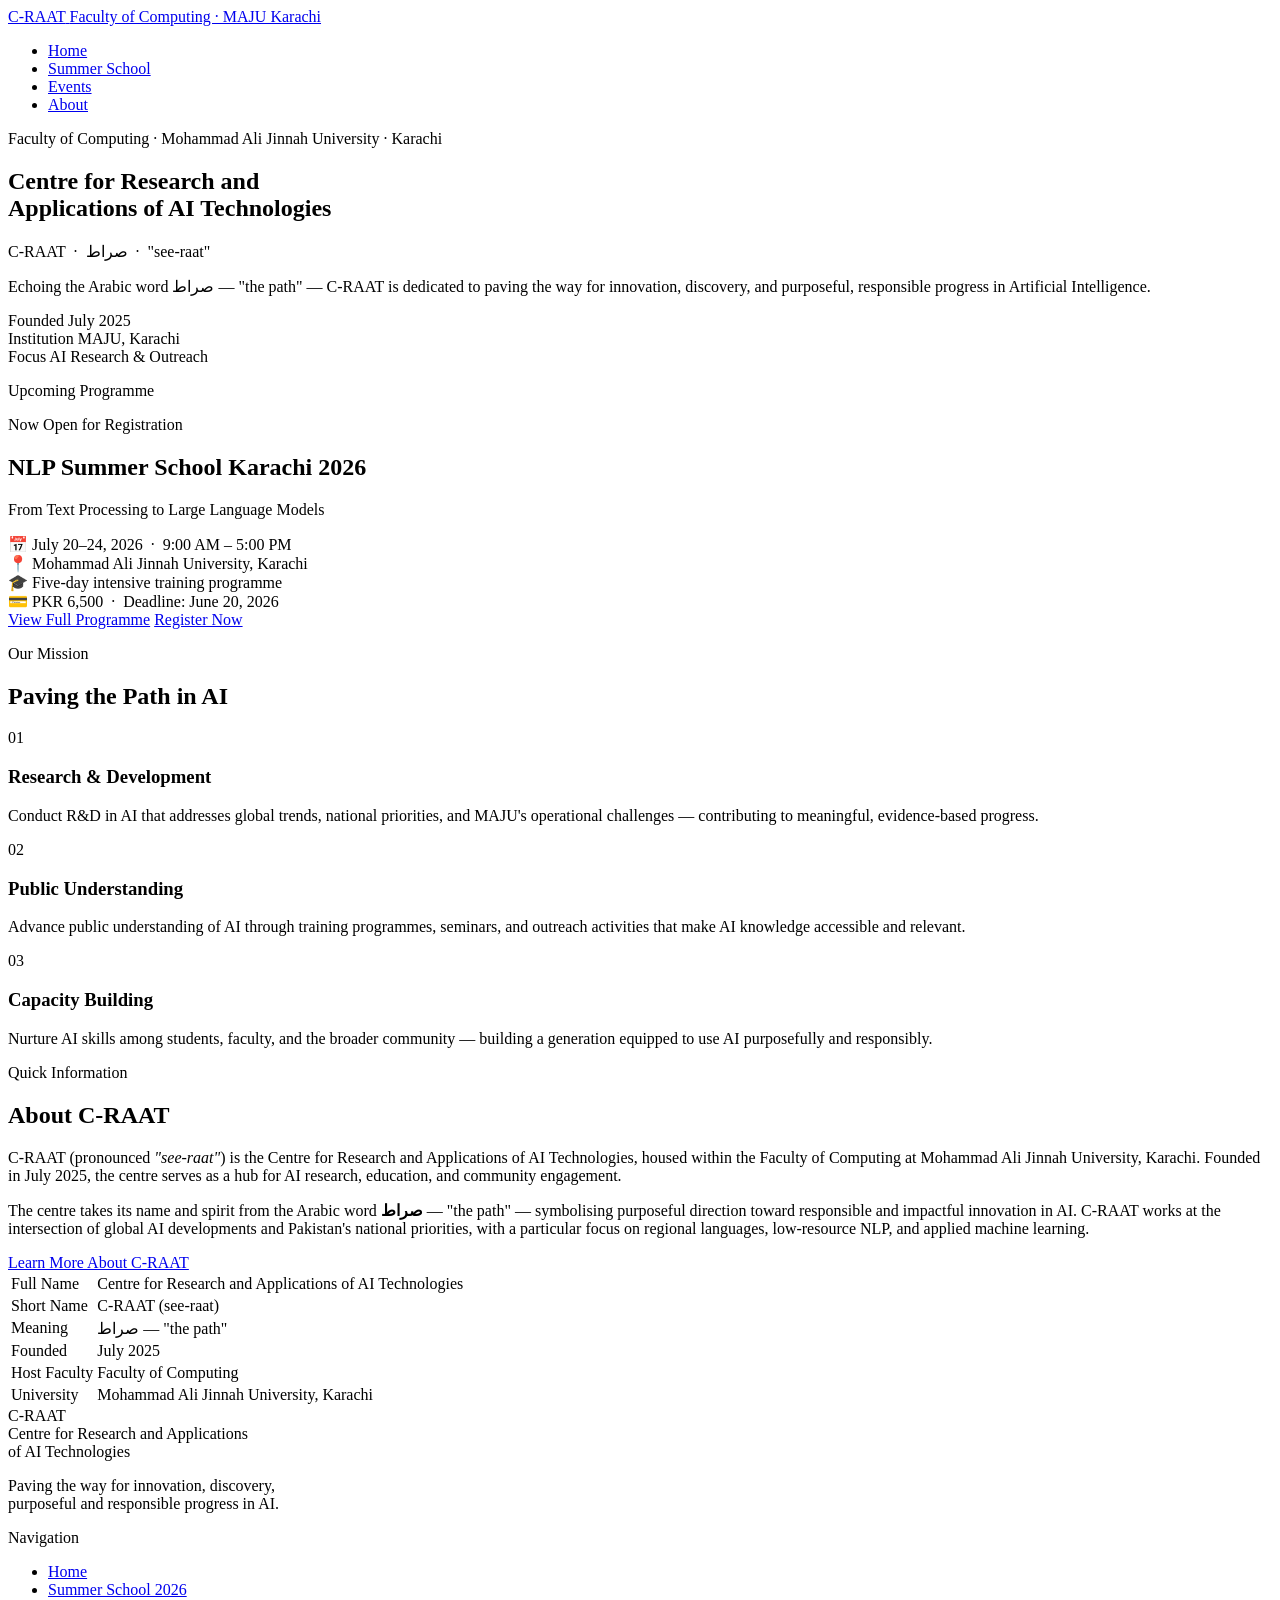
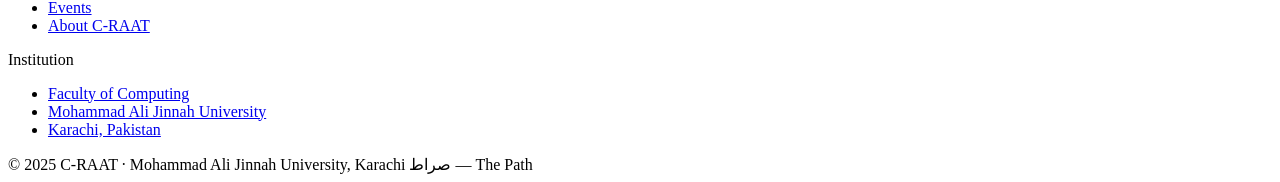
==== index.html @ ecf19e78 "Add files via upload website v0.4 is updated. Summer School page is almost complete. The registrati" ====
<!DOCTYPE html>
<html lang="en">
<head>
  <meta charset="UTF-8">
  <meta name="viewport" content="width=device-width, initial-scale=1.0">
  <title>C-RAAT — Centre for Research and Applications of AI Technologies</title>
  <meta name="description" content="C-RAAT is the Centre for Research and Applications of AI Technologies at the Faculty of Computing, Mohammad Ali Jinnah University, Karachi.">
  <link rel="stylesheet" href="style.css">
</head>
<body>

<!-- ── HEADER ─────────────────────────────── -->
<header class="site-header">
  <div class="nav-inner">
    <a href="index.html" class="site-logo">
      <span class="logo-abbr">C-RAAT</span>
      <span class="logo-sub">Faculty of Computing · MAJU Karachi</span>
    </a>
    <ul class="nav-links">
      <li><a href="index.html" class="active">Home</a></li>
      <li><a href="summer-school.html">Summer School</a></li>
      <li><a href="events.html">Events</a></li>
      <li><a href="about.html">About</a></li>
    </ul>
  </div>
</header>

<!-- ── HERO ───────────────────────────────── -->
<section class="page-hero" data-arabic="صراط">
  <div class="hero-inner">
    <p class="hero-eyebrow">Faculty of Computing · Mohammad Ali Jinnah University · Karachi</p>
    <h1 class="hero-title">Centre for Research and<br>Applications of AI Technologies</h1>
    <p class="hero-subtitle">C-RAAT &nbsp;·&nbsp; صراط &nbsp;·&nbsp; "see-raat"</p>
    <p class="hero-desc">
      Echoing the Arabic word صراط — "the path" — C-RAAT is dedicated to paving the way for innovation, discovery, and purposeful, responsible progress in Artificial Intelligence.
    </p>
    <div class="hero-badges">
      <div class="hero-badge">
        <span class="badge-label">Founded</span>
        <span class="badge-value">July 2025</span>
      </div>
      <div class="hero-badge">
        <span class="badge-label">Institution</span>
        <span class="badge-value">MAJU, Karachi</span>
      </div>
      <div class="hero-badge">
        <span class="badge-label">Focus</span>
        <span class="badge-value">AI Research &amp; Outreach</span>
      </div>
    </div>
  </div>
</section>

<!-- ── MAIN ────────────────────────────────── -->
<main class="main">

  <!-- Summer School Announcement -->
  <section class="section">
    <p class="section-eyebrow">Upcoming Programme</p>
    <div class="announcement">
      <span class="ann-badge">Now Open for Registration</span>
      <h2 class="ann-title">NLP Summer School Karachi 2026</h2>
      <p class="ann-subtitle">From Text Processing to Large Language Models</p>
      <div class="ann-details">
        <div class="ann-detail">
          <span class="ann-detail-icon">📅</span>
          <span>July 20–24, 2026 &nbsp;·&nbsp; 9:00 AM – 5:00 PM</span>
        </div>
        <div class="ann-detail">
          <span class="ann-detail-icon">📍</span>
          <span>Mohammad Ali Jinnah University, Karachi</span>
        </div>
        <div class="ann-detail">
          <span class="ann-detail-icon">🎓</span>
          <span>Five-day intensive training programme</span>
        </div>
        <div class="ann-detail">
          <span class="ann-detail-icon">💳</span>
          <span>PKR 6,500 &nbsp;·&nbsp; Deadline: June 20, 2026</span>
        </div>
      </div>
      <a href="summer-school.html" class="btn btn-gold">View Full Programme</a>
      <a href="summer-school.html#registration" class="btn btn-outline">Register Now</a>
    </div>
  </section>

  <!-- Mission -->
  <section class="section">
    <p class="section-eyebrow">Our Mission</p>
    <h2 class="section-title">Paving the Path in AI</h2>
    <div class="cards-grid">
      <div class="card">
        <div class="card-num">01</div>
        <h3 class="card-title">Research &amp; Development</h3>
        <p class="card-text">Conduct R&amp;D in AI that addresses global trends, national priorities, and MAJU's operational challenges — contributing to meaningful, evidence-based progress.</p>
      </div>
      <div class="card">
        <div class="card-num">02</div>
        <h3 class="card-title">Public Understanding</h3>
        <p class="card-text">Advance public understanding of AI through training programmes, seminars, and outreach activities that make AI knowledge accessible and relevant.</p>
      </div>
      <div class="card">
        <div class="card-num">03</div>
        <h3 class="card-title">Capacity Building</h3>
        <p class="card-text">Nurture AI skills among students, faculty, and the broader community — building a generation equipped to use AI purposefully and responsibly.</p>
      </div>
    </div>
  </section>

  <!-- Quick Info -->
  <section class="section">
    <p class="section-eyebrow">Quick Information</p>
    <h2 class="section-title">About C-RAAT</h2>
    <div class="two-col">
      <div class="prose">
        <p>
          C-RAAT (pronounced <em>"see-raat"</em>) is the Centre for Research and Applications of AI Technologies, housed within the Faculty of Computing at Mohammad Ali Jinnah University, Karachi. Founded in July 2025, the centre serves as a hub for AI research, education, and community engagement.
        </p>
        <p>
          The centre takes its name and spirit from the Arabic word <strong>صراط</strong> — "the path" — symbolising purposeful direction toward responsible and impactful innovation in AI. C-RAAT works at the intersection of global AI developments and Pakistan's national priorities, with a particular focus on regional languages, low-resource NLP, and applied machine learning.
        </p>
        <a href="about.html" class="btn btn-gold" style="margin-top:0.5rem;">Learn More About C-RAAT</a>
      </div>
      <div>
        <table class="info-table">
          <tr><td>Full Name</td><td>Centre for Research and Applications of AI Technologies</td></tr>
          <tr><td>Short Name</td><td>C-RAAT (see-raat)</td></tr>
          <tr><td>Meaning</td><td>صراط — "the path"</td></tr>
          <tr><td>Founded</td><td>July 2025</td></tr>
          <tr><td>Host Faculty</td><td>Faculty of Computing</td></tr>
          <tr><td>University</td><td>Mohammad Ali Jinnah University, Karachi</td></tr>
        </table>
      </div>
    </div>
  </section>

</main>

<!-- ── FOOTER ──────────────────────────────── -->
<footer class="site-footer">
  <div class="footer-inner">
    <div>
      <div class="footer-brand-name">C-RAAT</div>
      <div class="footer-brand-full">Centre for Research and Applications<br>of AI Technologies</div>
      <p class="footer-brand-tagline">Paving the way for innovation, discovery,<br>purposeful and responsible progress in AI.</p>
    </div>
    <div>
      <div class="footer-heading">Navigation</div>
      <ul class="footer-links">
        <li><a href="index.html">Home</a></li>
        <li><a href="summer-school.html">Summer School 2026</a></li>
        <li><a href="events.html">Events</a></li>
        <li><a href="about.html">About C-RAAT</a></li>
      </ul>
    </div>
    <div>
      <div class="footer-heading">Institution</div>
      <ul class="footer-links">
        <li><a href="#">Faculty of Computing</a></li>
        <li><a href="#">Mohammad Ali Jinnah University</a></li>
        <li><a href="#">Karachi, Pakistan</a></li>
      </ul>
    </div>
  </div>
  <div class="footer-bottom">
    <span>© 2025 C-RAAT · Mohammad Ali Jinnah University, Karachi</span>
    <span>صراط — The Path</span>
  </div>
</footer>

</body>
</html>
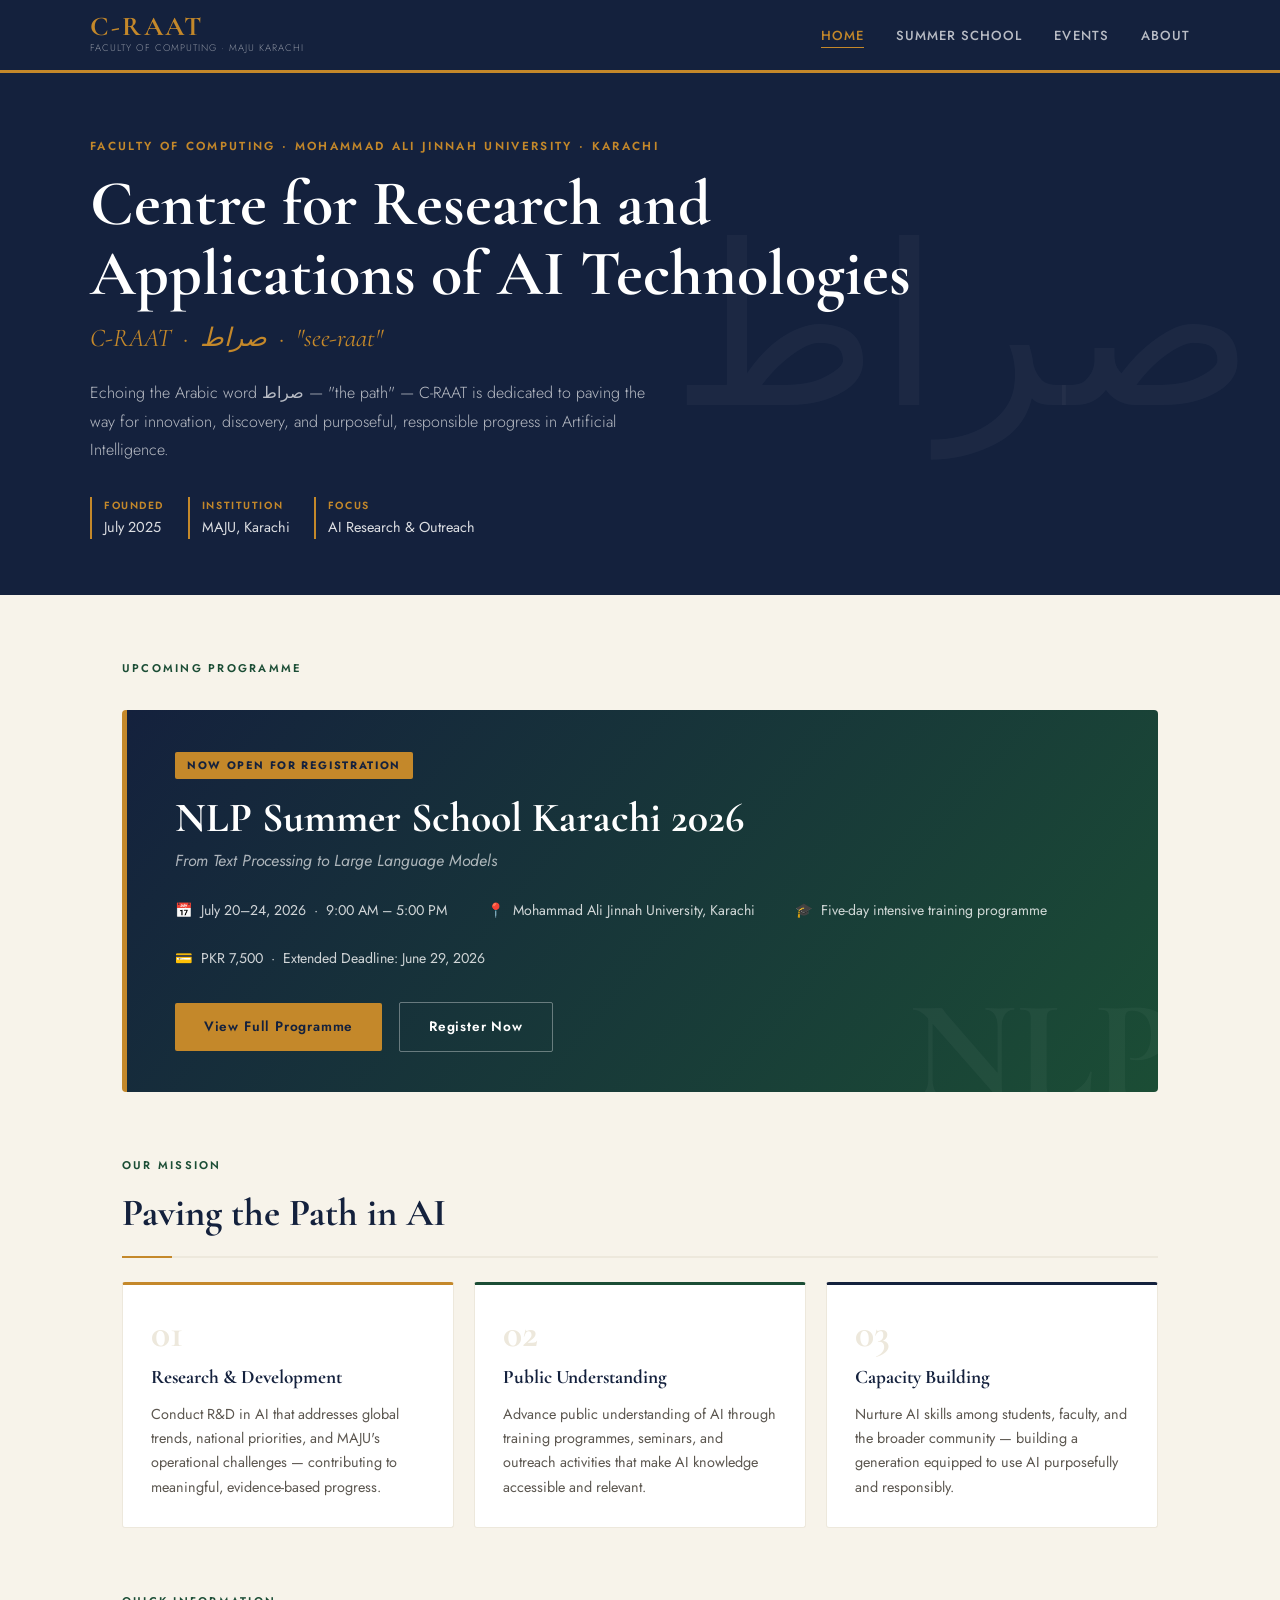
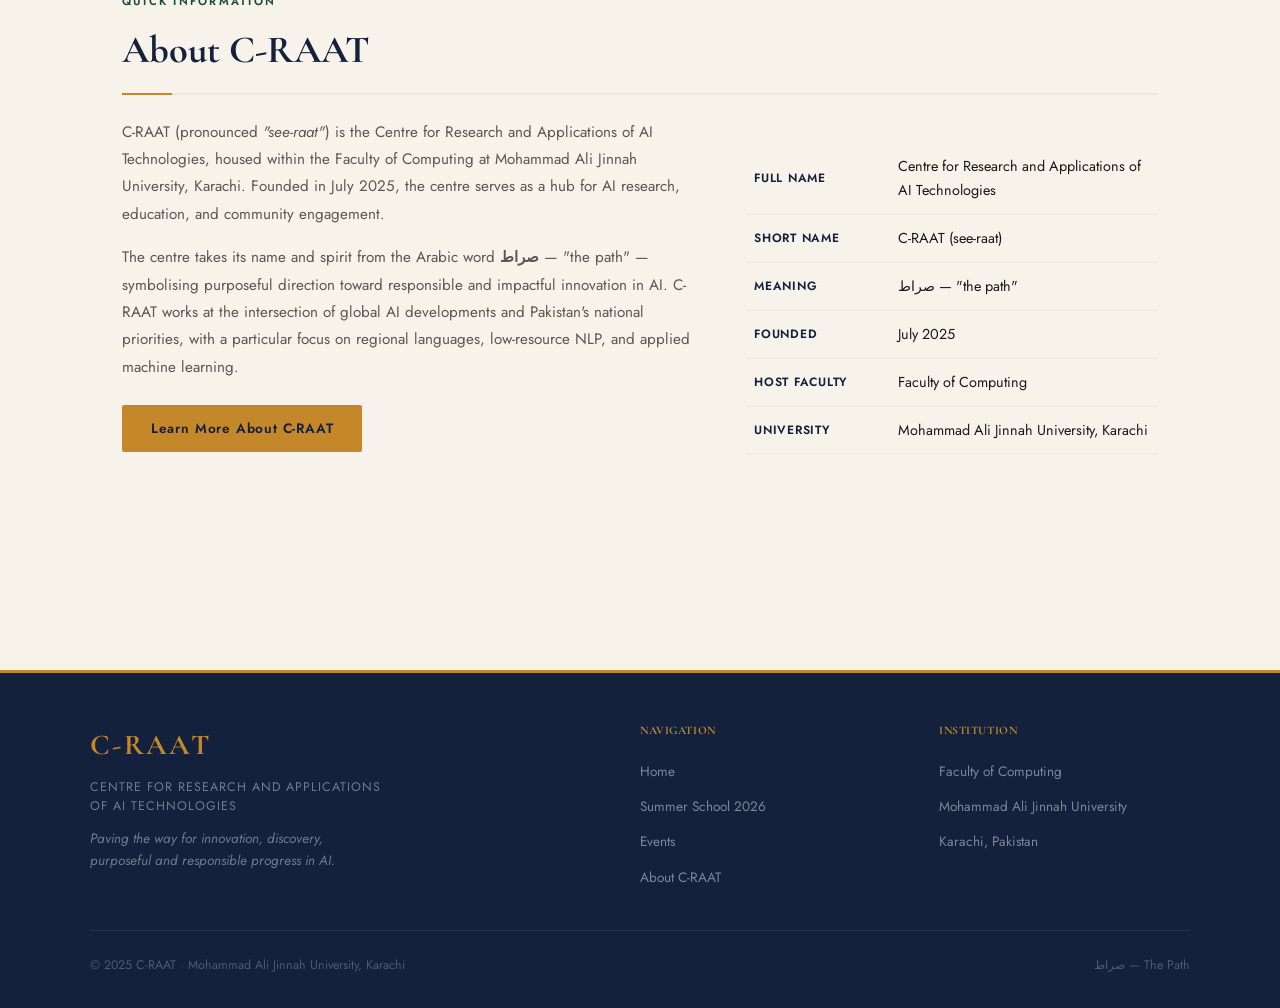
==== commit 84ad0fb9: "deadline changed 1) deadline is extended to 26th June 2) fees on the title page is corrected to 7,5" ====
--- a/index.html
+++ b/index.html
@@ -76,7 +76,7 @@
         </div>
         <div class="ann-detail">
           <span class="ann-detail-icon">💳</span>
-          <span>PKR 6,500 &nbsp;·&nbsp; Deadline: June 20, 2026</span>
+          <span>PKR 7,500 &nbsp;·&nbsp; Extended Deadline: June 29, 2026</span>
         </div>
       </div>
       <a href="summer-school.html" class="btn btn-gold">View Full Programme</a>
--- a/style.css
+++ b/style.css
@@ -0,0 +1,692 @@
+@import url('https://fonts.googleapis.com/css2?family=Cormorant+Garamond:ital,wght@0,400;0,600;0,700;1,400;1,600&family=Jost:wght@300;400;500;600&display=swap');
+
+:root {
+  --navy:        #14213D;
+  --navy-light:  #1E3356;
+  --gold:        #C4882A;
+  --gold-light:  #E0A84A;
+  --gold-pale:   #F5E8C8;
+  --forest:      #1B4D35;
+  --cream:       #F7F3EA;
+  --cream-dark:  #EDE8DC;
+  --white:       #FFFFFF;
+  --gray-400:    #9E998F;
+  --gray-600:    #6B6558;
+  --text:        #1C1916;
+  --text-muted:  #5C5750;
+}
+
+* { margin: 0; padding: 0; box-sizing: border-box; }
+html { scroll-behavior: smooth; }
+
+body {
+  font-family: 'Jost', sans-serif;
+  background: var(--cream);
+  color: var(--text);
+  font-size: 16px;
+  line-height: 1.7;
+}
+
+/* ── NAV ─────────────────────────────────── */
+.site-header {
+  background: var(--navy);
+  padding: 0 2rem;
+  position: sticky;
+  top: 0;
+  z-index: 100;
+  border-bottom: 3px solid var(--gold);
+}
+.nav-inner {
+  max-width: 1100px;
+  margin: 0 auto;
+  display: flex;
+  align-items: center;
+  justify-content: space-between;
+  height: 70px;
+}
+.site-logo { text-decoration: none; display: flex; flex-direction: column; }
+.logo-abbr {
+  font-family: 'Cormorant Garamond', serif;
+  font-size: 1.7rem;
+  font-weight: 700;
+  color: var(--gold);
+  letter-spacing: 0.08em;
+  line-height: 1;
+}
+.logo-sub {
+  font-size: 0.6rem;
+  color: rgba(255,255,255,0.5);
+  letter-spacing: 0.1em;
+  text-transform: uppercase;
+  font-weight: 300;
+}
+.nav-links { display: flex; gap: 2rem; list-style: none; }
+.nav-links a {
+  color: rgba(255,255,255,0.7);
+  text-decoration: none;
+  font-size: 0.82rem;
+  font-weight: 500;
+  letter-spacing: 0.08em;
+  text-transform: uppercase;
+  transition: color 0.2s;
+  padding-bottom: 2px;
+}
+.nav-links a:hover, .nav-links a.active {
+  color: var(--gold);
+  border-bottom: 1px solid var(--gold);
+}
+
+/* ── PAGE HERO ───────────────────────────── */
+.page-hero {
+  background: var(--navy);
+  color: var(--white);
+  padding: 4rem 2rem 3.5rem;
+  position: relative;
+  overflow: hidden;
+}
+.page-hero::before {
+  content: attr(data-arabic);
+  position: absolute;
+  right: 2%;
+  top: 50%;
+  transform: translateY(-50%);
+  font-family: 'Cormorant Garamond', serif;
+  font-size: 14rem;
+  color: rgba(255,255,255,0.035);
+  pointer-events: none;
+  line-height: 1;
+}
+.hero-inner { max-width: 1100px; margin: 0 auto; }
+.hero-eyebrow {
+  font-size: 0.73rem;
+  letter-spacing: 0.2em;
+  text-transform: uppercase;
+  color: var(--gold);
+  font-weight: 600;
+  margin-bottom: 0.75rem;
+}
+.hero-title {
+  font-family: 'Cormorant Garamond', serif;
+  font-size: clamp(2.2rem, 5vw, 4rem);
+  font-weight: 700;
+  line-height: 1.1;
+  color: var(--white);
+  margin-bottom: 0.4rem;
+}
+.hero-subtitle {
+  font-family: 'Cormorant Garamond', serif;
+  font-size: clamp(1.1rem, 2.5vw, 1.6rem);
+  color: var(--gold);
+  font-style: italic;
+  margin-bottom: 1.2rem;
+}
+.hero-desc {
+  max-width: 580px;
+  color: rgba(255,255,255,0.7);
+  font-size: 1rem;
+  font-weight: 300;
+  line-height: 1.8;
+}
+.hero-badges {
+  display: flex;
+  flex-wrap: wrap;
+  gap: 1.5rem;
+  margin-top: 2rem;
+}
+.hero-badge {
+  display: flex;
+  flex-direction: column;
+  border-left: 2px solid var(--gold);
+  padding-left: 0.75rem;
+}
+.badge-label {
+  font-size: 0.65rem;
+  letter-spacing: 0.15em;
+  text-transform: uppercase;
+  color: var(--gold);
+  font-weight: 600;
+}
+.badge-value {
+  font-size: 0.9rem;
+  color: rgba(255,255,255,0.85);
+  font-weight: 400;
+}
+
+/* ── LAYOUT ──────────────────────────────── */
+.main { max-width: 1100px; margin: 0 auto; padding: 4rem 2rem; }
+.section { margin-bottom: 4rem; }
+
+.section-eyebrow {
+  font-size: 0.7rem;
+  letter-spacing: 0.2em;
+  text-transform: uppercase;
+  color: var(--forest);
+  font-weight: 600;
+  margin-bottom: 0.4rem;
+}
+.section-title {
+  font-family: 'Cormorant Garamond', serif;
+  font-size: clamp(1.7rem, 3vw, 2.4rem);
+  font-weight: 700;
+  color: var(--navy);
+  margin-bottom: 1.5rem;
+  padding-bottom: 0.6rem;
+  border-bottom: 2px solid var(--cream-dark);
+  position: relative;
+}
+.section-title::after {
+  content: '';
+  position: absolute;
+  bottom: -2px;
+  left: 0;
+  width: 50px;
+  height: 2px;
+  background: var(--gold);
+}
+
+/* ── ANNOUNCEMENT CARD ───────────────────── */
+.announcement {
+  background: linear-gradient(130deg, var(--navy) 0%, var(--forest) 100%);
+  border-radius: 4px;
+  padding: 2.5rem 3rem;
+  color: var(--white);
+  margin: 2rem 0 3rem;
+  position: relative;
+  overflow: hidden;
+  border-left: 5px solid var(--gold);
+}
+.announcement::after {
+  content: 'NLP';
+  position: absolute;
+  right: -1rem;
+  bottom: -2rem;
+  font-family: 'Cormorant Garamond', serif;
+  font-size: 9rem;
+  font-weight: 700;
+  color: rgba(255,255,255,0.04);
+  line-height: 1;
+  pointer-events: none;
+}
+.ann-badge {
+  display: inline-block;
+  background: var(--gold);
+  color: var(--navy);
+  font-size: 0.68rem;
+  font-weight: 700;
+  letter-spacing: 0.15em;
+  text-transform: uppercase;
+  padding: 0.25rem 0.75rem;
+  border-radius: 2px;
+  margin-bottom: 1rem;
+}
+.ann-title {
+  font-family: 'Cormorant Garamond', serif;
+  font-size: clamp(1.7rem, 3.5vw, 2.6rem);
+  font-weight: 700;
+  line-height: 1.15;
+  margin-bottom: 0.3rem;
+}
+.ann-subtitle {
+  font-style: italic;
+  color: rgba(255,255,255,0.65);
+  margin-bottom: 1.5rem;
+  font-size: 1rem;
+}
+.ann-details {
+  display: flex;
+  flex-wrap: wrap;
+  gap: 1.5rem 2.5rem;
+  margin-bottom: 2rem;
+}
+.ann-detail {
+  display: flex;
+  align-items: center;
+  gap: 0.5rem;
+  font-size: 0.88rem;
+  color: rgba(255,255,255,0.8);
+}
+.ann-detail-icon { color: var(--gold); }
+
+.btn {
+  display: inline-block;
+  padding: 0.75rem 1.8rem;
+  border-radius: 2px;
+  font-weight: 600;
+  text-decoration: none;
+  font-size: 0.85rem;
+  letter-spacing: 0.06em;
+  transition: all 0.2s;
+  cursor: pointer;
+  border: none;
+  font-family: 'Jost', sans-serif;
+}
+.btn-gold { background: var(--gold); color: var(--navy); }
+.btn-gold:hover { background: var(--gold-light); transform: translateY(-1px); }
+.btn-outline {
+  background: transparent;
+  color: var(--white);
+  border: 1px solid rgba(255,255,255,0.35);
+  margin-left: 0.75rem;
+}
+.btn-outline:hover { border-color: var(--gold); color: var(--gold); }
+
+/* ── MISSION CARDS ───────────────────────── */
+.cards-grid {
+  display: grid;
+  grid-template-columns: repeat(auto-fit, minmax(280px, 1fr));
+  gap: 1.25rem;
+  margin-top: 1.5rem;
+}
+.card {
+  background: var(--white);
+  border: 1px solid var(--cream-dark);
+  border-top: 3px solid transparent;
+  border-radius: 3px;
+  padding: 1.75rem;
+  transition: transform 0.2s, box-shadow 0.2s;
+}
+.card:nth-child(1) { border-top-color: var(--gold); }
+.card:nth-child(2) { border-top-color: var(--forest); }
+.card:nth-child(3) { border-top-color: var(--navy); }
+.card:hover { transform: translateY(-3px); box-shadow: 0 8px 24px rgba(20,33,61,0.09); }
+.card-num {
+  font-family: 'Cormorant Garamond', serif;
+  font-size: 2.5rem;
+  font-weight: 700;
+  color: var(--cream-dark);
+  line-height: 1;
+  margin-bottom: 0.5rem;
+}
+.card-title {
+  font-family: 'Cormorant Garamond', serif;
+  font-size: 1.2rem;
+  font-weight: 700;
+  color: var(--navy);
+  margin-bottom: 0.5rem;
+}
+.card-text { font-size: 0.9rem; color: var(--text-muted); line-height: 1.7; }
+
+/* ── SCHEDULE ACCORDION ──────────────────── */
+.schedule { margin-top: 1.5rem; }
+.day-block {
+  border: 1px solid var(--cream-dark);
+  border-left: 4px solid var(--gold);
+  border-radius: 0 3px 3px 0;
+  margin-bottom: 0.75rem;
+  background: var(--white);
+  overflow: hidden;
+}
+.day-header {
+  background: var(--navy);
+  padding: 1rem 1.5rem;
+  cursor: pointer;
+  display: flex;
+  justify-content: space-between;
+  align-items: center;
+  user-select: none;
+}
+.day-label {
+  font-size: 0.68rem;
+  letter-spacing: 0.15em;
+  text-transform: uppercase;
+  color: var(--gold);
+  font-weight: 600;
+}
+.day-name {
+  font-family: 'Cormorant Garamond', serif;
+  font-size: 1.15rem;
+  font-weight: 700;
+  color: var(--white);
+  margin-top: 0.1rem;
+}
+.day-chevron {
+  color: var(--gold);
+  font-size: 1.1rem;
+  transition: transform 0.25s;
+  line-height: 1;
+}
+.day-header.open .day-chevron { transform: rotate(180deg); }
+.day-body { padding: 1.5rem; display: none; }
+.day-body.open { display: block; }
+
+.day-section { margin-bottom: 1.25rem; }
+.day-section-label {
+  font-size: 0.68rem;
+  letter-spacing: 0.15em;
+  text-transform: uppercase;
+  color: var(--forest);
+  font-weight: 700;
+  margin-bottom: 0.5rem;
+  padding-bottom: 0.25rem;
+  border-bottom: 1px solid var(--cream-dark);
+}
+.topic-list { list-style: none; padding: 0; }
+.topic-list li {
+  padding: 0.3rem 0 0.3rem 1.4rem;
+  font-size: 0.9rem;
+  color: var(--text-muted);
+  position: relative;
+  line-height: 1.6;
+}
+.topic-list li::before {
+  content: '→';
+  position: absolute;
+  left: 0;
+  color: var(--gold);
+  font-size: 0.8rem;
+  top: 0.38rem;
+}
+
+/* ── INSTRUCTORS ─────────────────────────── */
+.instructors {
+  display: grid;
+  grid-template-columns: repeat(auto-fill, minmax(185px, 1fr));
+  gap: 1.25rem;
+  margin-top: 1.5rem;
+}
+.instructor {
+  background: var(--white);
+  border: 1px solid var(--cream-dark);
+  padding: 1.5rem 1.25rem;
+  text-align: center;
+  border-radius: 3px;
+  transition: transform 0.2s;
+}
+.instructor:hover { transform: translateY(-2px); box-shadow: 0 6px 18px rgba(20,33,61,0.08); }
+.inst-avatar {
+  width: 56px; height: 56px;
+  border-radius: 50%;
+  background: var(--navy);
+  color: var(--gold);
+  display: flex;
+  align-items: center;
+  justify-content: center;
+  font-family: 'Cormorant Garamond', serif;
+  font-size: 1.3rem;
+  font-weight: 700;
+  margin: 0 auto 0.9rem;
+}
+.inst-name {
+  font-family: 'Cormorant Garamond', serif;
+  font-size: 1rem;
+  font-weight: 700;
+  color: var(--navy);
+  line-height: 1.3;
+  margin-bottom: 0.25rem;
+}
+.inst-affil {
+  font-size: 0.75rem;
+  color: var(--gray-400);
+  letter-spacing: 0.04em;
+  font-weight: 500;
+}
+.inst-linkedin {
+  display: inline-flex;
+  align-items: center;
+  gap: 0.3rem;
+  margin-top: 0.6rem;
+  font-size: 0.72rem;
+  font-weight: 600;
+  color: var(--gold);
+  text-decoration: none;
+  letter-spacing: 0.03em;
+  border: 1px solid var(--cream-dark);
+  padding: 0.22rem 0.6rem;
+  border-radius: 2px;
+  transition: border-color 0.2s, color 0.2s;
+}
+.inst-linkedin:hover {
+  border-color: var(--gold);
+  color: var(--gold-light);
+}
+
+/* ── REGISTRATION BOX ────────────────────── */
+.reg-box {
+  background: var(--white);
+  border: 1px solid var(--cream-dark);
+  border-top: 4px solid var(--gold);
+  padding: 2.5rem;
+  border-radius: 0 0 3px 3px;
+  text-align: center;
+  margin: 2rem 0;
+}
+.reg-fee {
+  font-family: 'Cormorant Garamond', serif;
+  font-size: 3.5rem;
+  font-weight: 700;
+  color: var(--navy);
+  line-height: 1;
+}
+.reg-fee-unit { font-size: 1.1rem; color: var(--gray-600); font-weight: 300; }
+.reg-deadline {
+  display: inline-block;
+  margin: 0.5rem 0 0.25rem;
+  background: var(--gold-pale);
+  color: var(--forest);
+  font-size: 0.78rem;
+  font-weight: 600;
+  padding: 0.2rem 0.75rem;
+  border-radius: 2px;
+  letter-spacing: 0.05em;
+}
+.reg-note {
+  font-size: 0.85rem;
+  color: var(--text-muted);
+  max-width: 480px;
+  margin: 0.75rem auto 1.75rem;
+  line-height: 1.7;
+}
+
+/* ── EVENTS GRID ─────────────────────────── */
+.events-grid {
+  display: grid;
+  grid-template-columns: repeat(auto-fill, minmax(240px, 1fr));
+  gap: 1.75rem;
+  margin-top: 1.5rem;
+}
+.event-card {
+  background: var(--white);
+  border: 1px solid var(--cream-dark);
+  border-radius: 3px;
+  overflow: hidden;
+  transition: transform 0.2s, box-shadow 0.2s;
+}
+.event-card:hover { transform: translateY(-4px); box-shadow: 0 12px 32px rgba(20,33,61,0.12); }
+.event-poster {
+  height: 300px;
+  background: var(--white);
+  display: flex;
+  flex-direction: column;
+  align-items: center;
+  justify-content: center;
+  gap: 0.75rem;
+  color: rgba(255,255,255,0.18);
+  font-family: 'Cormorant Garamond', serif;
+  position: relative;
+  overflow: hidden;
+}
+.event-poster::before {
+  content: '';
+  position: absolute;
+  inset: 0;
+  background: repeating-linear-gradient(
+    45deg,
+    transparent,
+    transparent 20px,
+    rgba(196,136,42,0.03) 20px,
+    rgba(196,136,42,0.03) 21px
+  );
+}
+.poster-icon { font-size: 2.5rem; opacity: 0.3; }
+.poster-label { font-size: 0.75rem; letter-spacing: 0.1em; text-transform: uppercase; opacity: 0.4; }
+.event-poster img { width: 100%; height: 100%; object-fit: contain; }
+.event-info { padding: 1.2rem 1.25rem; }
+.event-date {
+  font-size: 0.72rem;
+  color: var(--gold);
+  font-weight: 700;
+  letter-spacing: 0.1em;
+  text-transform: uppercase;
+  margin-bottom: 0.25rem;
+}
+.event-title {
+  font-family: 'Cormorant Garamond', serif;
+  font-size: 1.05rem;
+  font-weight: 700;
+  color: var(--navy);
+}
+
+/* ── ABOUT PAGE ──────────────────────────── */
+.pronunciation-box {
+  background: var(--white);
+  border: 1px solid var(--cream-dark);
+  border-left: 4px solid var(--gold);
+  padding: 1.5rem 2rem;
+  border-radius: 0 3px 3px 0;
+  margin: 1.5rem 0;
+}
+.pronunciation-arabic {
+  font-family: 'Cormorant Garamond', serif;
+  font-size: 2.5rem;
+  font-weight: 700;
+  color: var(--navy);
+  direction: rtl;
+  margin-bottom: 0.25rem;
+}
+.pronunciation-phonetic {
+  font-style: italic;
+  color: var(--gold);
+  font-size: 1.1rem;
+  margin-bottom: 0.25rem;
+}
+.pronunciation-meaning { font-size: 0.9rem; color: var(--text-muted); }
+
+.mission-list { list-style: none; padding: 0; margin-top: 1rem; }
+.mission-list li {
+  padding: 1rem 1rem 1rem 2.5rem;
+  border-bottom: 1px solid var(--cream-dark);
+  font-size: 0.92rem;
+  color: var(--text-muted);
+  position: relative;
+  line-height: 1.7;
+}
+.mission-list li:last-child { border-bottom: none; }
+.mission-list li::before {
+  content: '▸';
+  position: absolute;
+  left: 0.5rem;
+  top: 1.1rem;
+  color: var(--gold);
+  font-size: 0.9rem;
+}
+.mission-list li strong { color: var(--navy); display: block; font-weight: 600; margin-bottom: 0.15rem; }
+
+/* ── INFO TABLE ──────────────────────────── */
+.info-table { width: 100%; border-collapse: collapse; margin: 1.5rem 0; font-size: 0.9rem; }
+.info-table tr { border-bottom: 1px solid var(--cream-dark); }
+.info-table td { padding: 0.7rem 0.5rem; }
+.info-table td:first-child {
+  width: 35%;
+  font-weight: 600;
+  color: var(--navy);
+  font-size: 0.75rem;
+  letter-spacing: 0.06em;
+  text-transform: uppercase;
+}
+
+/* ── TWO COL ─────────────────────────────── */
+.two-col { display: grid; grid-template-columns: 1.4fr 1fr; gap: 3rem; align-items: start; }
+.prose p { margin-bottom: 1rem; font-size: 0.95rem; color: var(--text-muted); line-height: 1.8; }
+.prose p:last-child { margin-bottom: 0; }
+
+/* ── TAG PILLS ───────────────────────────── */
+.tags { display: flex; flex-wrap: wrap; gap: 0.4rem; margin-top: 0.75rem; }
+.tag {
+  display: inline-block;
+  background: var(--gold-pale);
+  color: var(--forest);
+  font-size: 0.73rem;
+  font-weight: 600;
+  padding: 0.2rem 0.6rem;
+  border-radius: 2px;
+  letter-spacing: 0.04em;
+}
+
+/* ── FOOTER ──────────────────────────────── */
+.site-footer {
+  background: var(--navy);
+  color: rgba(255,255,255,0.55);
+  padding: 3rem 2rem 2rem;
+  margin-top: 4rem;
+  border-top: 3px solid var(--gold);
+}
+.footer-inner {
+  max-width: 1100px;
+  margin: 0 auto;
+  display: grid;
+  grid-template-columns: 2fr 1fr 1fr;
+  gap: 3rem;
+}
+.footer-brand-name {
+  font-family: 'Cormorant Garamond', serif;
+  font-size: 1.8rem;
+  font-weight: 700;
+  color: var(--gold);
+  letter-spacing: 0.08em;
+  margin-bottom: 0.5rem;
+}
+.footer-brand-full {
+  font-size: 0.78rem;
+  color: rgba(255,255,255,0.4);
+  text-transform: uppercase;
+  letter-spacing: 0.08em;
+  line-height: 1.5;
+}
+.footer-brand-tagline {
+  font-size: 0.85rem;
+  color: rgba(255,255,255,0.4);
+  font-style: italic;
+  margin-top: 0.75rem;
+  line-height: 1.6;
+}
+.footer-heading {
+  font-family: 'Cormorant Garamond', serif;
+  font-size: 0.95rem;
+  font-weight: 700;
+  color: var(--gold);
+  margin-bottom: 1rem;
+  letter-spacing: 0.05em;
+  text-transform: uppercase;
+  font-size: 0.72rem;
+}
+.footer-links { list-style: none; padding: 0; }
+.footer-links li { margin-bottom: 0.5rem; }
+.footer-links a {
+  color: rgba(255,255,255,0.45);
+  text-decoration: none;
+  font-size: 0.85rem;
+  transition: color 0.2s;
+}
+.footer-links a:hover { color: var(--gold); }
+.footer-bottom {
+  max-width: 1100px;
+  margin: 2rem auto 0;
+  padding-top: 1.5rem;
+  border-top: 1px solid rgba(255,255,255,0.08);
+  display: flex;
+  justify-content: space-between;
+  font-size: 0.78rem;
+  color: rgba(255,255,255,0.25);
+}
+
+/* ── RESPONSIVE ──────────────────────────── */
+@media (max-width: 768px) {
+  .nav-links { display: none; }
+  .two-col { grid-template-columns: 1fr; gap: 2rem; }
+  .footer-inner { grid-template-columns: 1fr; gap: 2rem; }
+  .footer-bottom { flex-direction: column; gap: 0.5rem; }
+  .page-hero::before { display: none; }
+  .ann-details { gap: 1rem; }
+  .announcement { padding: 1.75rem; }
+  .cards-grid { grid-template-columns: 1fr; }
+}
